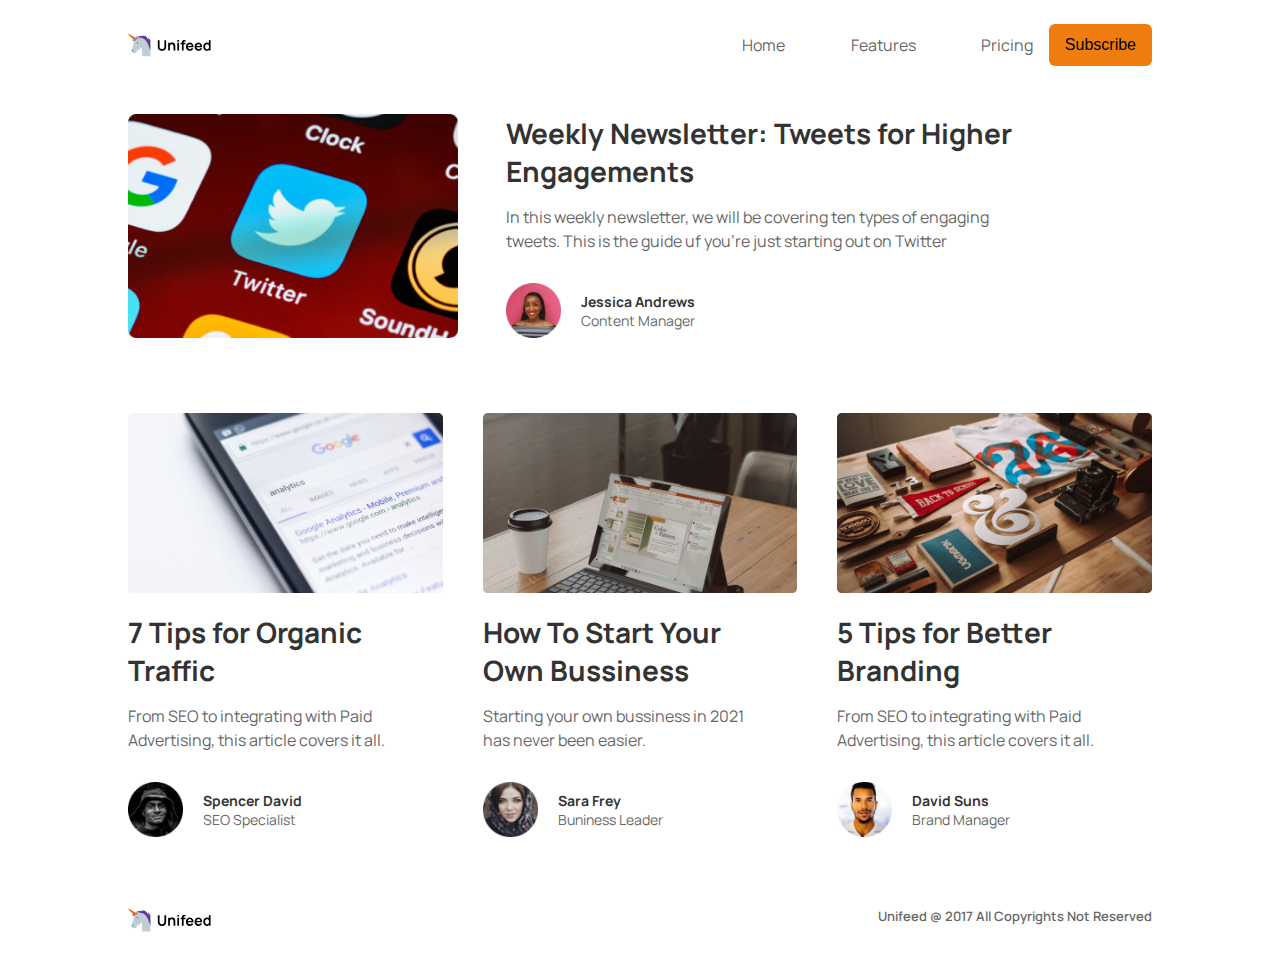
==== index.html @ 43613467 "project setup" ====
<!DOCTYPE html>
<html lang="en">
<head>
  <meta charset="UTF-8">
  <meta http-equiv="X-UA-Compatible" content="IE=edge">
  <meta name="viewport" content="width=device-width, initial-scale=1.0">
  <title>Unifeed Blog</title>
  <link rel="stylesheet" href="style.css">
</head>
<body>
  <!-- navbar-section -->
  <nav class="navbar container">
    <img class="logo" src="images/Logo.svg" alt="Unifeed Logo">
    <div class="nav-section">
      <ul class="nav-list">
      <li class="nav-item">Home</li>
      <li class="nav-item">Features</li>
      <li class="nav-item">Pricing</li>
    </ul>
    <button class="subscribe-btn">Subscribe</button>
    </div>
  </nav>
  <!-- hero-section -->
  <section class="hero-section container">
    
    <div class="img-container">
      <img src="images/main-article.png" alt="hero image">
    </div>
    
    <div>
      <h1 class="headline">Weekly Newsletter: Tweets for Higher Engagements</h1>
      <p class="description">In this weekly newsletter, we will be covering ten types of engaging<br> tweets. This is the guide uf you're just starting out on Twitter</p>
      <div class="auther-info">
        <img class="avatar" src="images/user-avatar.png" alt="user avatar">
      <div class="info">
        <h2>Jessica Andrews</h2>
        <p>Content Manager</p>
      </div>
    </div>
  </section>
   <section class="card-section container">
    <article class="card1">
      <img class="card-image1" src="images/article-1image.png" alt="article image">
      <div class="card1-content">
        <h1 class="headline">7 Tips for Organic<br> Traffic</h1>
      <p class="description">From SEO to integrating with Paid Advertising, this article covers it all.</p>
    </div>
    <div class="auther1-info">
      <img class="avatar1" src="images/user-avatar1.png" alt="avatar image">
    <div class="info">
      <h3>Spencer David</h3>
      <p>SEO Specialist</p>
    </div>
  </div>
    </article>
     <article class="card2">
      <img class="card-image2" src="images/article-2image.png" alt="article image">
      <div class="card2-content">
        <h1 class="headline">How To Start Your<br> Own Bussiness</h1>
      <p class="description">Starting your own bussiness in 2021<br> has never been easier.</p>
    </div>
    <div class="auther2-info">
      <img class="avatar2" src="images/user-avatar2.png" alt="avatar image">
    
    
    <div class="info">
      <h3>Sara Frey</h3>
      <p>Buniness Leader</p>
    </div>
    </div>
    </article>
     <article class="card3">
      <img class="card-image3" src="images/article-3image.png" alt="article image">
      <div class="card3-content">
        <h1 class="headline">5 Tips for Better Branding</h1>
      <p class="description">From SEO to integrating with Paid Advertising, this article covers it all.</p>
    </div>
    <div class="auther3-info">
      <img class="avatar3" src="images/user-avatar3.png" alt="avatar image">
    <div class="info">
      <h3>David Suns</h3>
      <p>Brand Manager</p>
    </div>
    </div>
    </article>
  </section>
  <footer class="foot-section container">
    <img class="logo" src="images/Logo.svg" alt="unifeed logo">
    <p>Unifeed @ 2017 All Copyrights Not Reserved </p>
  </footer>
</body>
</html>
---- style.css ----
@import url('https://fonts.googleapis.com/css2?family=Manrope:wght@400;500;600;700&family=Roboto:wght@100;300;400;700&display=swap');


* {
    margin: 0;
    padding: 0;
    box-sizing: border-box;
}
body {
    font-size: 16px;
    font-family: 'Manrope', sans-serif;
    color: #676767;
}
h1, h2, h3 {
    color: #333;
}
img {
    max-width: 100%;
}

.navbar {
    display: flex;
    justify-content: space-between;
    padding: 24px 0;
}
.container {
    max-width: 1024px;
    margin-left: auto;
    margin-right: auto;

}
.logo {
    width: 84px;
}
.nav-section {
    display: flex;
    width: 40%;
    justify-content: space-between;
    align-items: center;
}

.nav-list {
    width: 100%;
    justify-content: space-between;
    display: flex;
    list-style: none;
    margin-right: 16px;
}
.subscribe-btn {
    font-size: inherit;
    background-color: #ee7c0e;
    padding: 12px 16px;
    border: none;
    border-radius: 6px;
}

.hero-section {
    display: flex;
    gap: 48px;
    margin-top: 24px;
}
.container {
    max-width: 1024px;
    margin-left: auto;
    margin-right: auto;

}
.img-container {
    width: 35%;
}

.headline {
    margin-bottom: 15px;
    font-size: 28px;
    font-weight: bold;
}
.description {
    line-height: 1.5;
}
.auther-info {
    width: 44%;
    display: flex;
    align-items: center;
    margin-top: 30px;
}
.auther-info .avatar {
    width: 55px;
    margin-right: 20px;
}
.auther-info .info h2, .auther-info p {
    font-size: 14px;
}
.card-section {
    display: flex;
    justify-content: center;
    gap: 40px;
    margin-top: 70px;
}
.card1-content {
    margin-top: 15px;
}
.auther1-info {
    display: flex;
    align-items: center;
    margin-top: 30px;
}
.auther1-info .avatar1 {
    width: 55px;
    margin-right: 20px;
}
.auther1-info .info h3, .auther1-info p {
    font-size: 14px;
}
.card2-content {
    margin-top: 15px;
}
.auther2-info {
    display: flex;
    align-items: center;
    margin-top: 30px;
}
.auther2-info .avatar2 {
    width: 55px;
    margin-right: 20px;
}
.auther2-info .info h3, .auther2-info p {
    font-size: 14px;
}
.card3-content {
    margin-top: 15px;
}
.auther3-info {
    display: flex;
    align-items: center;
    margin-top: 30px;
}
.auther3-info .avatar3 {
    width: 55px;
    margin-right: 20px;
}
.auther3-info .info h3, .auther3-info p {
    font-size: 14px;
}
.foot-section {
    display: flex;
    justify-content: space-between;
    margin-top: 70px;
    margin-bottom: 25px;
}
.foot-section p {
    font-size: 13px;
    font-weight: 600;
}
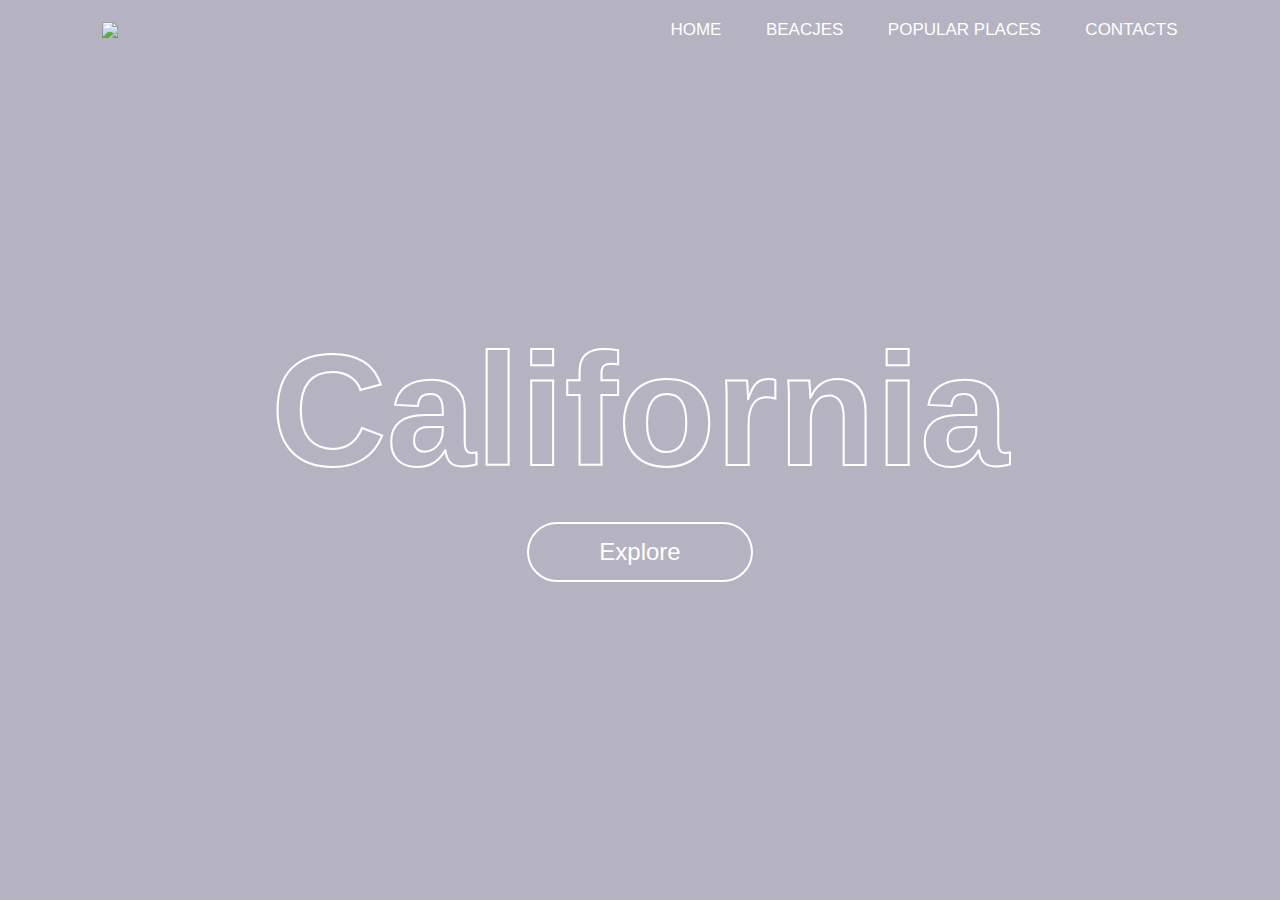
==== commit f2732800: "add finished" ====
--- a/index.html
+++ b/index.html
@@ -1,92 +1,34 @@
-<!DOCTYPE html>
-<html lang="en">
-<head>
-  <meta charset="UTF-8">
-  <meta http-equiv="X-UA-Compatible" content="IE=edge">
-  <meta name="viewport" content="width=device-width, initial-scale=1.0">
-  <title>Unifeed Blog</title>
-  <link rel="stylesheet" href="style.css">
-</head>
-<body>
-  <!-- navbar-section -->
-  <nav class="navbar container">
-    <img class="logo" src="images/Logo.svg" alt="Unifeed Logo">
-    <div class="nav-section">
-      <ul class="nav-list">
-      <li class="nav-item">Home</li>
-      <li class="nav-item">Features</li>
-      <li class="nav-item">Pricing</li>
-    </ul>
-    <button class="subscribe-btn">Subscribe</button>
-    </div>
-  </nav>
-  <!-- hero-section -->
-  <section class="hero-section container">
-    
-    <div class="img-container">
-      <img src="images/main-article.png" alt="hero image">
-    </div>
-    
-    <div>
-      <h1 class="headline">Weekly Newsletter: Tweets for Higher Engagements</h1>
-      <p class="description">In this weekly newsletter, we will be covering ten types of engaging<br> tweets. This is the guide uf you're just starting out on Twitter</p>
-      <div class="auther-info">
-        <img class="avatar" src="images/user-avatar.png" alt="user avatar">
-      <div class="info">
-        <h2>Jessica Andrews</h2>
-        <p>Content Manager</p>
-      </div>
-    </div>
-  </section>
-   <section class="card-section container">
-    <article class="card1">
-      <img class="card-image1" src="images/article-1image.png" alt="article image">
-      <div class="card1-content">
-        <h1 class="headline">7 Tips for Organic<br> Traffic</h1>
-      <p class="description">From SEO to integrating with Paid Advertising, this article covers it all.</p>
-    </div>
-    <div class="auther1-info">
-      <img class="avatar1" src="images/user-avatar1.png" alt="avatar image">
-    <div class="info">
-      <h3>Spencer David</h3>
-      <p>SEO Specialist</p>
-    </div>
-  </div>
-    </article>
-     <article class="card2">
-      <img class="card-image2" src="images/article-2image.png" alt="article image">
-      <div class="card2-content">
-        <h1 class="headline">How To Start Your<br> Own Bussiness</h1>
-      <p class="description">Starting your own bussiness in 2021<br> has never been easier.</p>
-    </div>
-    <div class="auther2-info">
-      <img class="avatar2" src="images/user-avatar2.png" alt="avatar image">
-    
-    
-    <div class="info">
-      <h3>Sara Frey</h3>
-      <p>Buniness Leader</p>
-    </div>
-    </div>
-    </article>
-     <article class="card3">
-      <img class="card-image3" src="images/article-3image.png" alt="article image">
-      <div class="card3-content">
-        <h1 class="headline">5 Tips for Better Branding</h1>
-      <p class="description">From SEO to integrating with Paid Advertising, this article covers it all.</p>
-    </div>
-    <div class="auther3-info">
-      <img class="avatar3" src="images/user-avatar3.png" alt="avatar image">
-    <div class="info">
-      <h3>David Suns</h3>
-      <p>Brand Manager</p>
-    </div>
-    </div>
-    </article>
-  </section>
-  <footer class="foot-section container">
-    <img class="logo" src="images/Logo.svg" alt="unifeed logo">
-    <p>Unifeed @ 2017 All Copyrights Not Reserved </p>
-  </footer>
-</body>
+<!DOCTYPE html>
+<html lang="en">
+<head>
+    <meta charset="UTF-8">
+    <meta http-equiv="X-UA-Compatible" content="IE=edge">
+    <meta name="viewport" content="width=device-width, initial-scale=1.0">
+    <title>Document</title>
+    <link rel="stylesheet" href="style.css">
+</head>
+<body>
+    <div class="hero">
+        <video autoplay loop play-inline class="back-video">
+            <source src="images/videos.mp4" type="video/mp4">
+        </video>
+
+
+        <nav>
+            <img src="images/logo.png" class="logo">
+            <ul>
+                <li><a href="#">HOME</a></li>
+                <li><a href="#">BEACJES</a></li>
+                <li><a href="#">POPULAR PLACES</a></li>
+                <li><a href="#">CONTACTS</a></li>
+            </ul>
+        </nav>
+        <div class="content">
+            <h1>California</h1>
+            <a href="#">Explore</a>
+        </div>
+    </div>
+    
+   
+</body>
 </html>--- a/style.css
+++ b/style.css
@@ -1,154 +1,73 @@
-@import url('https://fonts.googleapis.com/css2?family=Manrope:wght@400;500;600;700&family=Roboto:wght@100;300;400;700&display=swap');
-
-
-* {
-    margin: 0;
-    padding: 0;
-    box-sizing: border-box;
-}
-body {
-    font-size: 16px;
-    font-family: 'Manrope', sans-serif;
-    color: #676767;
-}
-h1, h2, h3 {
-    color: #333;
-}
-img {
-    max-width: 100%;
-}
-
-.navbar {
-    display: flex;
-    justify-content: space-between;
-    padding: 24px 0;
-}
-.container {
-    max-width: 1024px;
-    margin-left: auto;
-    margin-right: auto;
-
-}
-.logo {
-    width: 84px;
-}
-.nav-section {
-    display: flex;
-    width: 40%;
-    justify-content: space-between;
-    align-items: center;
-}
-
-.nav-list {
-    width: 100%;
-    justify-content: space-between;
-    display: flex;
-    list-style: none;
-    margin-right: 16px;
-}
-.subscribe-btn {
-    font-size: inherit;
-    background-color: #ee7c0e;
-    padding: 12px 16px;
-    border: none;
-    border-radius: 6px;
-}
-
-.hero-section {
-    display: flex;
-    gap: 48px;
-    margin-top: 24px;
-}
-.container {
-    max-width: 1024px;
-    margin-left: auto;
-    margin-right: auto;
-
-}
-.img-container {
-    width: 35%;
-}
-
-.headline {
-    margin-bottom: 15px;
-    font-size: 28px;
-    font-weight: bold;
-}
-.description {
-    line-height: 1.5;
-}
-.auther-info {
-    width: 44%;
-    display: flex;
-    align-items: center;
-    margin-top: 30px;
-}
-.auther-info .avatar {
-    width: 55px;
-    margin-right: 20px;
-}
-.auther-info .info h2, .auther-info p {
-    font-size: 14px;
-}
-.card-section {
-    display: flex;
-    justify-content: center;
-    gap: 40px;
-    margin-top: 70px;
-}
-.card1-content {
-    margin-top: 15px;
-}
-.auther1-info {
-    display: flex;
-    align-items: center;
-    margin-top: 30px;
-}
-.auther1-info .avatar1 {
-    width: 55px;
-    margin-right: 20px;
-}
-.auther1-info .info h3, .auther1-info p {
-    font-size: 14px;
-}
-.card2-content {
-    margin-top: 15px;
-}
-.auther2-info {
-    display: flex;
-    align-items: center;
-    margin-top: 30px;
-}
-.auther2-info .avatar2 {
-    width: 55px;
-    margin-right: 20px;
-}
-.auther2-info .info h3, .auther2-info p {
-    font-size: 14px;
-}
-.card3-content {
-    margin-top: 15px;
-}
-.auther3-info {
-    display: flex;
-    align-items: center;
-    margin-top: 30px;
-}
-.auther3-info .avatar3 {
-    width: 55px;
-    margin-right: 20px;
-}
-.auther3-info .info h3, .auther3-info p {
-    font-size: 14px;
-}
-.foot-section {
-    display: flex;
-    justify-content: space-between;
-    margin-top: 70px;
-    margin-bottom: 25px;
-}
-.foot-section p {
-    font-size: 13px;
-    font-weight: 600;
-}
-
+* {
+    margin: 0;
+    padding: 0;
+    box-sizing: border-box;
+    font-family: 'Trebuchet MS', 'Lucida Sans Unicode', 'Lucida Grande', 'Lucida Sans', Arial, sans-serif;
+}
+.hero {
+    width: 100%;
+    height: 100vh;
+    background: linear-gradient(rgba(12,3,51,0.3),rgba(12,3,51,0.3));
+    position: relative;
+    padding: 0.5%;
+    display: flex;
+    align-items: center;
+    justify-content: center;
+}
+nav {
+    width: 100%;
+    position: absolute;
+    top: 0;
+    left: 0;
+    padding: 20px 8%;
+    display: flex;
+    justify-content: space-between;
+    align-items: center;
+}
+nav img {
+    width: 130px;
+}
+nav ul li {
+    list-style: none;
+    display: inline-block;
+    margin-left: 40px;
+}
+nav ul li a {
+    text-decoration: none;
+    color: #fff;
+    font-size: 17px;
+}
+.content {
+    text-align: center;
+}
+.content h1 {
+    font-size: 160px;
+    color: #fff;
+    font-weight: 600px;
+     -webkit-text-stroke:  2px #FFF;
+    color: transparent;
+}
+
+.content a {
+    text-decoration: none;
+    display: inline-block;
+    color: #fff;
+    font-size: 24px;
+    border: 2px solid #fff;
+    padding: 14px 70px;
+    border-radius: 50px;
+    margin-top: 20px;
+}
+.back-video {
+    position: absolute;
+    right: 0;
+    bottom: 0;
+    width: 100%;
+    z-index: -1;
+}
+@media (max-aspect-ratio: 16/9) {
+    .back-video{
+        width: auto;
+        height: 100%;
+    }
+}